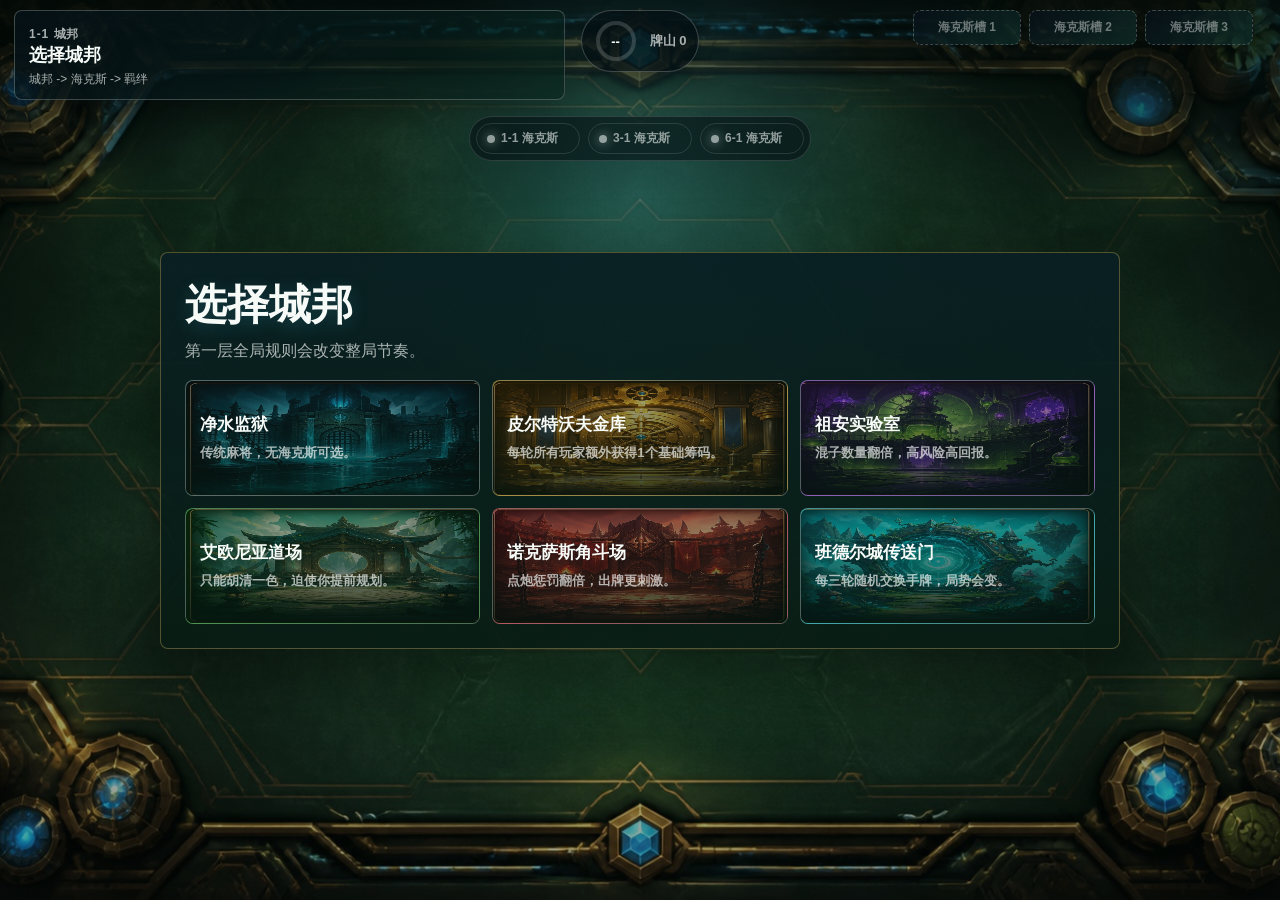
==== index.html @ b83b67f4 "Initial Hex Mahjong H5 prototype" ====
<!doctype html>
<html lang="zh-CN">
<head>
  <meta charset="utf-8">
  <meta name="viewport" content="width=device-width, initial-scale=1, viewport-fit=cover, user-scalable=no">
  <meta name="theme-color" content="#145f3d">
  <title>海克斯麻将 H5</title>
  <link rel="stylesheet" href="./styles.css">
</head>
<body>
  <main id="app" class="app">
    <canvas id="gameCanvas" aria-label="海克斯麻将牌桌"></canvas>

    <section id="overlay" class="overlay">
      <div class="panel">
        <h1 id="overlayTitle">选择城邦</h1>
        <p id="overlayHint">每局先确定全局规则，再选择你的海克斯强化。</p>
        <div id="overlayGrid" class="option-grid"></div>
        <button
          id="overlayConfirm"
          class="primary-button hidden"
          type="button"
          onclick="this.setAttribute('data-start-request', String(Date.now()))"
          onpointerup="this.setAttribute('data-start-request', String(Date.now()))"
          ontouchend="this.setAttribute('data-start-request', String(Date.now()))"
        >开始游戏</button>
      </div>
    </section>

    <section id="resultOverlay" class="result-overlay" hidden>
      <div class="result-burst" aria-hidden="true"></div>
      <div id="resultParticles" class="result-particles" aria-hidden="true"></div>
      <div class="result-card">
        <span id="resultEyebrow" class="result-eyebrow">终局</span>
        <h2 id="resultTitle">胜利</h2>
        <strong id="resultPattern" class="result-pattern">牌型</strong>
        <div id="resultScore" class="result-score">+0</div>
        <div id="resultBinds" class="result-binds"></div>
        <div id="resultTiles" class="result-tiles"></div>
        <div class="result-actions">
          <button id="resultRestart" type="button">再来一局</button>
          <button id="resultClose" type="button">查看牌桌</button>
        </div>
      </div>
    </section>

    <section class="hud">
      <div class="status">
        <span id="stageText" class="stage">1-1 城邦</span>
        <strong id="statusText">选择城邦</strong>
        <span id="subStatusText">城邦 -> 海克斯 -> 羁绊</span>
      </div>
      <div class="round-panel">
        <div class="timer-ring">
          <svg viewBox="0 0 44 44" aria-hidden="true">
            <circle class="timer-bg" cx="22" cy="22" r="18"></circle>
            <circle id="timerFill" class="timer-fill" cx="22" cy="22" r="18"></circle>
          </svg>
          <strong id="timerText">--</strong>
        </div>
        <span id="deckText">牌山 --</span>
      </div>
      <div id="skillBadges" class="badges"></div>
      <div id="augmentTrack" class="augment-track" aria-label="海克斯阶段"></div>
    </section>

    <div id="actionPrompt" class="action-prompt" hidden></div>

    <nav class="actions" aria-label="游戏操作">
      <button type="button" data-action="win"><strong>胡牌</strong><span></span></button>
      <button type="button" data-action="pass"><strong>过牌</strong><span></span></button>
      <button type="button" data-action="vitality"><strong>活力</strong><span></span></button>
      <button type="button" data-action="cookie"><strong>拆牌</strong><span></span></button>
      <button type="button" data-action="restart"><strong>重开</strong><span></span></button>
    </nav>
  </main>

  <script src="./game.js"></script>
</body>
</html>
---- styles.css ----
:root {
  color-scheme: dark;
  font-family: -apple-system, BlinkMacSystemFont, "Segoe UI", "PingFang SC", "Microsoft YaHei", sans-serif;
  --felt: #145f3d;
  --felt-dark: #0f432e;
  --ink: #f7fbf8;
  --muted: rgba(247, 251, 248, 0.68);
  --line: rgba(255, 255, 255, 0.22);
  --panel: rgba(11, 35, 27, 0.94);
  --gold: #d6b45a;
  --cyan: #51d6ff;
}

* {
  box-sizing: border-box;
  -webkit-tap-highlight-color: transparent;
}

html,
body {
  width: 100%;
  height: 100%;
  margin: 0;
  overflow: hidden;
  background: #061711;
  color: var(--ink);
}

button {
  border: 1px solid var(--line);
  border-radius: 8px;
  color: var(--ink);
  font: inherit;
  font-weight: 800;
  cursor: pointer;
  touch-action: manipulation;
}

.app {
  position: fixed;
  inset: 0;
  overflow: hidden;
  background: radial-gradient(circle at center, #18734a 0%, var(--felt) 52%, var(--felt-dark) 100%);
}

#gameCanvas {
  position: absolute;
  inset: 0;
  width: 100%;
  height: 100%;
  display: block;
}

.hud {
  position: absolute;
  left: max(14px, env(safe-area-inset-left));
  right: max(14px, env(safe-area-inset-right));
  top: max(10px, env(safe-area-inset-top));
  display: grid;
  grid-template-columns: minmax(210px, 1fr) auto minmax(260px, 1fr);
  gap: 16px;
  align-items: flex-start;
  pointer-events: none;
}

.status {
  min-width: 220px;
  padding: 11px 14px;
  border: 1px solid var(--line);
  border-radius: 8px;
  background: linear-gradient(135deg, rgba(5, 18, 25, 0.78), rgba(7, 35, 26, 0.58));
  box-shadow: 0 10px 30px rgba(0, 0, 0, 0.18);
}

.stage {
  color: var(--gold);
  font-size: 12px;
  font-weight: 900;
  letter-spacing: 0.08em;
}

.status strong,
.status span {
  display: block;
  white-space: nowrap;
}

.status strong {
  font-size: 18px;
}

.status span {
  margin-top: 4px;
  color: var(--muted);
  font-size: 12px;
}

.badges {
  display: flex;
  flex-wrap: nowrap;
  justify-content: flex-end;
  gap: 8px;
  max-width: min(42vw, 620px);
}

.augment-track {
  grid-column: 1 / -1;
  justify-self: center;
  display: flex;
  gap: 8px;
  padding: 6px;
  border: 1px solid rgba(255, 255, 255, 0.14);
  border-radius: 999px;
  background: rgba(4, 15, 18, 0.56);
  backdrop-filter: blur(10px);
}

.track-node {
  display: flex;
  align-items: center;
  gap: 6px;
  min-width: 104px;
  padding: 6px 10px;
  border: 1px solid rgba(255, 255, 255, 0.12);
  border-radius: 999px;
  color: rgba(247, 251, 248, 0.58);
  font-size: 12px;
  font-weight: 900;
  white-space: nowrap;
}

.track-node::before {
  content: "";
  width: 8px;
  height: 8px;
  border-radius: 50%;
  background: currentColor;
  box-shadow: 0 0 12px currentColor;
}

.track-node.done {
  color: #d6b45a;
  background: rgba(214, 180, 90, 0.12);
}

.track-node.active {
  color: #51d6ff;
  border-color: rgba(81, 214, 255, 0.48);
  background: rgba(81, 214, 255, 0.12);
}

.badge {
  min-width: 108px;
  padding: 8px 10px;
  border: 1px solid var(--line);
  border-radius: 8px;
  background: linear-gradient(145deg, rgba(7, 16, 24, 0.86), rgba(17, 54, 48, 0.62));
  font-size: 12px;
  font-weight: 800;
  white-space: nowrap;
  text-align: center;
}

.badge.empty {
  color: rgba(247, 251, 248, 0.42);
  border-style: dashed;
}

.round-panel {
  display: flex;
  align-items: center;
  gap: 12px;
  padding: 8px 12px;
  border: 1px solid var(--line);
  border-radius: 999px;
  background: rgba(4, 15, 18, 0.72);
  box-shadow: 0 12px 32px rgba(0, 0, 0, 0.24);
}

.timer-ring {
  position: relative;
  width: 44px;
  height: 44px;
}

.timer-ring svg {
  width: 44px;
  height: 44px;
  transform: rotate(-90deg);
}

.timer-bg,
.timer-fill {
  fill: none;
  stroke-width: 4;
}

.timer-bg {
  stroke: rgba(255, 255, 255, 0.16);
}

.timer-fill {
  stroke: var(--cyan);
  stroke-linecap: round;
  stroke-dasharray: 113;
  stroke-dashoffset: 113;
  transition: stroke-dashoffset 0.18s linear, stroke 0.18s linear;
}

.timer-ring strong {
  position: absolute;
  inset: 0;
  display: grid;
  place-items: center;
  font-size: 13px;
}

#deckText {
  color: var(--muted);
  font-size: 13px;
  font-weight: 800;
  white-space: nowrap;
}

.action-prompt {
  position: absolute;
  left: 50%;
  bottom: calc(max(14px, env(safe-area-inset-bottom)) + 156px);
  width: min(720px, calc(100% - 28px));
  transform: translateX(-50%);
  padding: 10px 14px;
  border: 1px solid rgba(214, 180, 90, 0.42);
  border-radius: 8px;
  background: linear-gradient(135deg, rgba(30, 21, 8, 0.86), rgba(9, 31, 35, 0.78));
  box-shadow: 0 14px 36px rgba(0, 0, 0, 0.28), inset 0 0 18px rgba(214, 180, 90, 0.08);
  color: #fff4c6;
  font-size: 14px;
  font-weight: 800;
  text-align: center;
  backdrop-filter: blur(12px);
}

.action-prompt[hidden] {
  display: none;
}

.actions {
  position: absolute;
  left: 50%;
  bottom: max(14px, env(safe-area-inset-bottom));
  display: flex;
  gap: 10px;
  transform: translateX(-50%);
  padding: 8px;
  border: 1px solid var(--line);
  border-radius: 10px;
  background: rgba(4, 20, 14, 0.62);
  backdrop-filter: blur(12px);
}

.actions[hidden],
.actions button[hidden] {
  display: none;
}

.actions button {
  position: relative;
  min-width: 82px;
  min-height: 48px;
  padding: 7px 14px 6px;
  background: #3c5d66;
  box-shadow: 0 8px 18px rgba(0, 0, 0, 0.18);
}

.actions button strong,
.actions button span {
  display: block;
  line-height: 1.1;
  pointer-events: none;
}

.actions button strong {
  font-size: 15px;
}

.actions button span {
  max-width: 170px;
  margin-top: 4px;
  overflow: hidden;
  color: rgba(255, 255, 255, 0.76);
  font-size: 11px;
  font-weight: 700;
  text-overflow: ellipsis;
  white-space: nowrap;
}

.actions button[data-action="win"] {
  min-width: 112px;
  border-color: rgba(255, 244, 198, 0.72);
  background: linear-gradient(135deg, #f3c64e, #b85a25);
  box-shadow: 0 0 0 3px rgba(243, 198, 78, 0.18), 0 0 26px rgba(243, 198, 78, 0.42);
  animation: readyPulse 1.15s ease-in-out infinite;
}

.actions button[data-action="win"]::before {
  content: "!";
  position: absolute;
  top: -9px;
  right: -7px;
  width: 22px;
  height: 22px;
  border-radius: 50%;
  display: grid;
  place-items: center;
  background: #ff3f5f;
  color: #fff;
  font-size: 14px;
  font-weight: 900;
  box-shadow: 0 0 16px rgba(255, 63, 95, 0.6);
}

.actions button[data-action="vitality"] { background: linear-gradient(135deg, #e65f3a, #a93431); }
.actions button[data-action="cookie"] { background: linear-gradient(135deg, #d9367a, #8a35c9); }
.actions button[data-action="restart"] { background: #33424b; }

@keyframes readyPulse {
  0%, 100% {
    transform: translateY(0) scale(1);
  }
  50% {
    transform: translateY(-2px) scale(1.035);
  }
}

.overlay {
  position: absolute;
  inset: 0;
  display: grid;
  place-items: center;
  padding: max(18px, env(safe-area-inset-top)) max(18px, env(safe-area-inset-right)) max(18px, env(safe-area-inset-bottom)) max(18px, env(safe-area-inset-left));
  background:
    radial-gradient(circle at 50% 22%, rgba(81, 214, 255, 0.18), transparent 28%),
    linear-gradient(180deg, rgba(2, 12, 8, 0.68), rgba(2, 12, 8, 0.34)),
    url("./assets/title-bg.jpg") center / cover no-repeat;
}

.overlay.hidden,
.hidden,
.primary-button.hidden {
  display: none;
}

.panel {
  width: min(960px, 100%);
  max-height: 92vh;
  overflow: auto;
  padding: 24px;
  border: 1px solid rgba(214, 180, 90, 0.36);
  border-radius: 8px;
  background: linear-gradient(180deg, rgba(9, 31, 35, 0.94), rgba(8, 28, 20, 0.92));
  box-shadow: 0 24px 70px rgba(0, 0, 0, 0.45);
}

.panel h1 {
  margin: 0;
  font-size: clamp(26px, 4vw, 42px);
  letter-spacing: 0;
  text-shadow: 0 4px 18px rgba(81, 214, 255, 0.18);
}

.panel p {
  margin: 8px 0 18px;
  color: var(--muted);
}

.option-grid {
  display: grid;
  grid-template-columns: repeat(3, minmax(0, 1fr));
  gap: 12px;
}

.option-grid.augment-grid {
  grid-template-columns: repeat(3, minmax(0, 1fr));
  gap: 16px;
}

.option {
  position: relative;
  overflow: hidden;
  min-height: 116px;
  padding: 14px;
  border: 1px solid var(--line);
  border-radius: 8px;
  background: rgba(255, 255, 255, 0.08);
  text-align: left;
}

.option.augment-option {
  min-height: 220px;
  padding: 18px;
  border-color: rgba(214, 180, 90, 0.34);
  background:
    radial-gradient(circle at 50% 0%, rgba(81, 214, 255, 0.18), transparent 45%),
    linear-gradient(145deg, rgba(19, 35, 60, 0.92), rgba(12, 60, 48, 0.75));
}

.option.augment-option strong {
  margin-top: 64px;
  color: #fff4c6;
  font-size: 20px;
}

.option.augment-option span {
  font-size: 14px;
}

.option.augment-option .option-icon {
  position: absolute;
  z-index: 1;
  top: 18px;
  left: 18px;
  width: 52px;
  height: 52px;
  border: 1px solid rgba(255, 255, 255, 0.28);
  border-radius: 8px;
  display: grid;
  place-items: center;
  background: rgba(0, 0, 0, 0.22);
  color: #fff7cc;
  font-size: 26px;
  font-weight: 900;
}

.option.augment-option .tier {
  position: absolute;
  z-index: 1;
  top: 20px;
  right: 18px;
  color: var(--gold);
  font-size: 12px;
  font-weight: 900;
  letter-spacing: 0.1em;
}

.option::before {
  content: "";
  position: absolute;
  inset: 0;
  background-image: var(--art-image, none);
  background-position: var(--art-position, center);
  background-size: var(--art-size, cover);
  opacity: var(--art-opacity, 0);
  transform: scale(1.02);
}

.option::after {
  content: "";
  position: absolute;
  inset: 0;
  background: linear-gradient(180deg, rgba(4, 20, 14, 0.18), rgba(4, 20, 14, 0.74));
}

.option.selected {
  border-color: #f5d36d;
  box-shadow: inset 0 0 0 2px rgba(245, 211, 109, 0.45);
}

.option strong {
  position: relative;
  z-index: 1;
  display: block;
  margin-bottom: 8px;
  font-size: 17px;
}

.option span {
  position: relative;
  z-index: 1;
  display: block;
  color: var(--muted);
  font-size: 13px;
  font-weight: 600;
  line-height: 1.45;
}

.primary-button {
  display: block;
  width: min(280px, 100%);
  height: 48px;
  margin: 18px auto 0;
  background: #1d8a58;
}

.result-overlay {
  position: absolute;
  z-index: 8;
  inset: 0;
  display: grid;
  place-items: center;
  padding: max(18px, env(safe-area-inset-top)) max(18px, env(safe-area-inset-right)) max(18px, env(safe-area-inset-bottom)) max(18px, env(safe-area-inset-left));
  background:
    radial-gradient(circle at 50% 42%, rgba(243, 198, 78, 0.24), transparent 28%),
    linear-gradient(180deg, rgba(2, 7, 10, 0.28), rgba(2, 7, 10, 0.78));
  backdrop-filter: blur(5px);
}

.result-overlay[hidden] {
  display: none;
}

.result-card {
  position: relative;
  width: min(560px, 100%);
  overflow: hidden;
  padding: 30px 24px 22px;
  border: 1px solid rgba(255, 244, 198, 0.58);
  border-radius: 8px;
  background:
    linear-gradient(180deg, rgba(18, 27, 30, 0.96), rgba(10, 28, 23, 0.94)),
    radial-gradient(circle at 50% 0%, rgba(243, 198, 78, 0.22), transparent 55%);
  box-shadow: 0 28px 90px rgba(0, 0, 0, 0.55), 0 0 60px rgba(243, 198, 78, 0.18);
  text-align: center;
  animation: resultPop 0.48s cubic-bezier(0.2, 0.9, 0.2, 1.1) both;
}

.result-card::before {
  content: "";
  position: absolute;
  inset: -50%;
  background: conic-gradient(from 0deg, transparent, rgba(255, 244, 198, 0.18), transparent 22%);
  animation: resultSweep 3.8s linear infinite;
}

.result-card > * {
  position: relative;
  z-index: 1;
}

.result-eyebrow {
  display: inline-block;
  padding: 5px 12px;
  border: 1px solid rgba(243, 198, 78, 0.38);
  border-radius: 999px;
  color: #fff4c6;
  font-size: 12px;
  font-weight: 900;
}

.result-card h2 {
  margin: 10px 0 0;
  color: #fff4c6;
  font-size: clamp(42px, 8vw, 76px);
  line-height: 0.95;
  text-shadow: 0 0 20px rgba(243, 198, 78, 0.5);
}

.result-pattern {
  display: block;
  margin-top: 12px;
  font-size: 22px;
  color: #fff;
}

.result-score {
  margin: 10px auto;
  color: #51d6ff;
  font-size: 34px;
  font-weight: 900;
  text-shadow: 0 0 18px rgba(81, 214, 255, 0.38);
}

.result-binds {
  min-height: 28px;
  margin: 8px 0 14px;
}

.result-binds span {
  display: inline-block;
  margin: 4px;
  padding: 5px 10px;
  border: 1px solid rgba(81, 214, 255, 0.34);
  border-radius: 999px;
  background: rgba(81, 214, 255, 0.12);
  color: #dff8ff;
  font-size: 12px;
  font-weight: 900;
}

.result-tiles {
  display: flex;
  flex-wrap: wrap;
  justify-content: center;
  gap: 5px;
  margin: 12px auto 18px;
}

.result-tile {
  width: 34px;
  height: 48px;
  border: 1px solid rgba(0, 0, 0, 0.45);
  border-radius: 6px;
  display: grid;
  place-items: center;
  background: #f9fbf7;
  color: #252a2f;
  font-size: 15px;
  font-weight: 900;
  box-shadow: 0 6px 14px rgba(0, 0, 0, 0.22);
  animation: tileRise 0.45s ease both;
}

.result-actions {
  display: flex;
  justify-content: center;
  gap: 10px;
}

.result-actions button {
  min-width: 112px;
  height: 44px;
  padding: 0 14px;
  background: #33424b;
}

.result-actions button:first-child {
  background: linear-gradient(135deg, #f3c64e, #b85a25);
}

.result-burst {
  position: absolute;
  width: min(70vw, 640px);
  aspect-ratio: 1;
  border-radius: 50%;
  background: repeating-conic-gradient(from 0deg, rgba(243, 198, 78, 0.22) 0deg 6deg, transparent 6deg 16deg);
  filter: blur(0.2px);
  animation: burstSpin 6s linear infinite, burstIn 0.7s ease-out both;
}

.result-particles {
  position: absolute;
  inset: 0;
  pointer-events: none;
  overflow: hidden;
}

.result-particle {
  position: absolute;
  left: 50%;
  top: 50%;
  width: 8px;
  height: 18px;
  border-radius: 2px;
  background: var(--particle-color, #f3c64e);
  transform: translate(-50%, -50%) rotate(var(--angle));
  animation: particleFly var(--duration) ease-out both;
}

.result-overlay.defeat .result-card {
  border-color: rgba(81, 214, 255, 0.36);
  box-shadow: 0 28px 90px rgba(0, 0, 0, 0.55), 0 0 44px rgba(81, 214, 255, 0.12);
}

.result-overlay.defeat .result-card h2 {
  color: #dff8ff;
  text-shadow: 0 0 18px rgba(81, 214, 255, 0.38);
}

@keyframes resultPop {
  from {
    opacity: 0;
    transform: translateY(18px) scale(0.88);
  }
  to {
    opacity: 1;
    transform: translateY(0) scale(1);
  }
}

@keyframes resultSweep {
  to {
    transform: rotate(360deg);
  }
}

@keyframes tileRise {
  from {
    opacity: 0;
    transform: translateY(14px);
  }
  to {
    opacity: 1;
    transform: translateY(0);
  }
}

@keyframes burstSpin {
  to {
    transform: rotate(360deg);
  }
}

@keyframes burstIn {
  from {
    opacity: 0;
    transform: scale(0.3);
  }
  to {
    opacity: 0.9;
    transform: scale(1);
  }
}

@keyframes particleFly {
  from {
    opacity: 1;
    transform: translate(-50%, -50%) rotate(var(--angle)) translateY(0) scale(1);
  }
  to {
    opacity: 0;
    transform: translate(-50%, -50%) rotate(var(--angle)) translateY(var(--distance)) scale(0.4);
  }
}

@media (max-width: 720px) {
  .hud {
    grid-template-columns: 1fr auto;
  }

  .badges {
    grid-column: 1 / -1;
    justify-content: flex-start;
    max-width: 100%;
    overflow: hidden;
  }

  .augment-track {
    width: 100%;
    justify-content: space-between;
    overflow: hidden;
  }

  .track-node {
    min-width: 0;
    flex: 1;
    justify-content: center;
    padding-inline: 6px;
  }

  .badge {
    min-width: 0;
    flex: 1;
    padding-inline: 6px;
  }

  .option-grid {
    grid-template-columns: 1fr;
  }

  .option-grid.augment-grid {
    grid-template-columns: 1fr;
  }

  .option.augment-option {
    min-height: 142px;
  }

  .option.augment-option strong {
    margin-top: 0;
    margin-left: 68px;
  }

  .option.augment-option span {
    margin-left: 68px;
  }

  .panel {
    padding: 18px;
  }

  .actions {
    width: calc(100% - 18px);
    justify-content: center;
    gap: 6px;
    overflow-x: auto;
  }

  .actions button {
    min-width: 0;
    flex: 1;
    padding-inline: 6px;
  }

  .actions button span {
    max-width: 100%;
    font-size: 10px;
  }

  .hud {
    gap: 8px;
  }

  .result-card {
    padding: 24px 16px 18px;
  }

  .result-tile {
    width: 30px;
    height: 43px;
    font-size: 13px;
  }
}
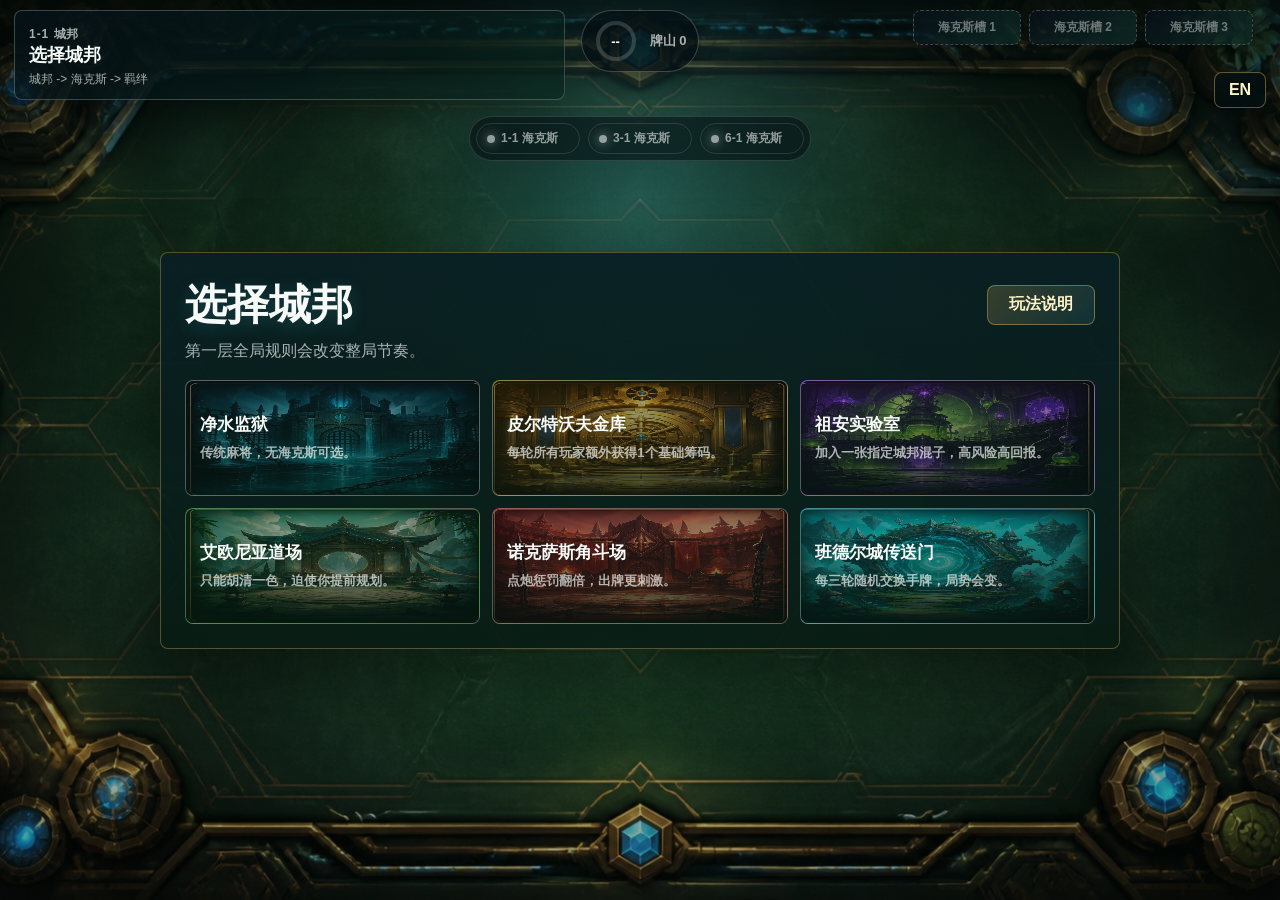
==== commit 205acc2a: "更新：HexMahjongH5游戏逻辑、界面、样式及文档更新" ====
--- a/index.html
+++ b/index.html
@@ -5,15 +5,19 @@
   <meta name="viewport" content="width=device-width, initial-scale=1, viewport-fit=cover, user-scalable=no">
   <meta name="theme-color" content="#145f3d">
   <title>海克斯麻将 H5</title>
-  <link rel="stylesheet" href="./styles.css">
+  <link rel="stylesheet" href="./styles.css?v=20260602-joker-rules">
 </head>
 <body>
   <main id="app" class="app">
     <canvas id="gameCanvas" aria-label="海克斯麻将牌桌"></canvas>
+    <button id="languageToggle" class="language-toggle" type="button">EN</button>
 
     <section id="overlay" class="overlay">
       <div class="panel">
-        <h1 id="overlayTitle">选择城邦</h1>
+        <div class="panel-heading">
+          <h1 id="overlayTitle">选择城邦</h1>
+          <button id="manualOpen" class="manual-open" type="button">玩法说明</button>
+        </div>
         <p id="overlayHint">每局先确定全局规则，再选择你的海克斯强化。</p>
         <div id="overlayGrid" class="option-grid"></div>
         <button
@@ -24,6 +28,79 @@
           onpointerup="this.setAttribute('data-start-request', String(Date.now()))"
           ontouchend="this.setAttribute('data-start-request', String(Date.now()))"
         >开始游戏</button>
+      </div>
+    </section>
+
+    <section id="manualOverlay" class="manual-overlay" hidden>
+      <div class="manual-card">
+        <div class="manual-header">
+          <div>
+            <span class="manual-eyebrow">海克斯麻将 H5</span>
+            <h2>玩法说明</h2>
+          </div>
+          <button id="manualClose" class="manual-close" type="button" aria-label="关闭玩法说明">×</button>
+        </div>
+
+        <div class="manual-content">
+          <section>
+            <h3>一局怎么玩</h3>
+            <p>先选城邦，再选海克斯。开局后你和 3 名 AI 轮流摸牌、出牌，满足牌型时点击胡牌。第 1、3、6 轮会获得海克斯强化，最多持有 3 个。</p>
+          </section>
+
+          <section>
+            <h3>牌与操作</h3>
+            <ul>
+              <li>牌组包含筒、条、万三种花色，每种 1 到 9，每张 4 份。</li>
+              <li>混子可以补缺失点数、对子或刻子，会显示具体底牌。</li>
+              <li>点击手牌选中，再点同一张即可打出；倒计时结束会自动出牌。</li>
+              <li>底部只显示当前可用操作：胡牌、过牌、活力、拆牌、重开。</li>
+            </ul>
+          </section>
+
+          <section>
+            <h3>城邦规则</h3>
+            <ul>
+              <li>净水监狱：传统规则，无海克斯，适合先熟悉摸打。</li>
+              <li>皮尔特沃夫金库：每轮筹码主题，当前保留为强化入口。</li>
+              <li>祖安实验室：加入城邦额外混子，成型更快但 AI 也更危险。</li>
+              <li>艾欧尼亚道场：只能胡清一色，需要提前规划花色。</li>
+              <li>诺克萨斯角斗场：点炮惩罚主题，当前保留为后续结算扩展。</li>
+              <li>班德尔城传送门：每 3 轮随机和一名 AI 交换一张手牌。</li>
+            </ul>
+          </section>
+
+          <section>
+            <h3>海克斯强化</h3>
+            <ul>
+              <li>饼干海克斯：主动，每 3 轮一次，将 3 以上的筒/条拆成两张 1 和一张余数牌。</li>
+              <li>混子成双：被动，额外加入一张指定混子牌。</li>
+              <li>千丝增幅器、铜墙铁饼、万法归宗：经济型海克斯，立即获得对应花色 3 张牌。</li>
+              <li>活力再生：主动，弃两张孤牌换摸两张，冷却 2 轮。</li>
+              <li>全能吸血：反应型路线展示，后续会扩展拿牌效果。</li>
+            </ul>
+          </section>
+
+          <section>
+            <h3>胡牌公式</h3>
+            <ul>
+              <li>AAA=三张一样，ABC=同花色连续三张，XX=对子，J=混子。</li>
+              <li>标准理解：4 组牌 + 1 对，例如 AAA + BBB + ABC + ABC + XX。</li>
+              <li>七对子：XX + XX + XX + XX + XX + XX + XX。</li>
+              <li>四刻成型：AAA + BBB + CCC + DDD，AA + J 可补刻。</li>
+              <li>偏门成势：同一花色牌 + J >= 10。</li>
+            </ul>
+          </section>
+
+          <section>
+            <h3>对局提示</h3>
+            <ul>
+              <li>右上角海克斯徽章可以点击查看详情。</li>
+              <li>可拆、将弃、新摸牌会在手牌上高亮。</li>
+              <li>底部胶囊提示会展示当前可胡、可拆或活力换牌结果。</li>
+              <li>结算会展示最终牌型、分数、触发羁绊和最终手牌。</li>
+            </ul>
+          </section>
+        </div>
       </div>
     </section>
 
@@ -41,6 +118,16 @@
           <button id="resultRestart" type="button">再来一局</button>
           <button id="resultClose" type="button">查看牌桌</button>
         </div>
+      </div>
+    </section>
+
+    <section id="skillDetailOverlay" class="skill-detail-overlay" hidden>
+      <div class="skill-detail-card">
+        <span id="skillDetailTier" class="skill-detail-tier">海克斯</span>
+        <button id="skillDetailClose" class="skill-detail-close" type="button" aria-label="关闭海克斯详情">×</button>
+        <div id="skillDetailIcon" class="skill-detail-icon">拆</div>
+        <h2 id="skillDetailName">海克斯强化</h2>
+        <p id="skillDetailDesc">强化详情</p>
       </div>
     </section>
 
@@ -75,6 +162,6 @@
     </nav>
   </main>
 
-  <script src="./game.js"></script>
+  <script src="./game.js?v=20260602-joker-rules"></script>
 </body>
 </html>
--- a/styles.css
+++ b/styles.css
@@ -51,6 +51,21 @@
   display: block;
 }
 
+.language-toggle {
+  position: absolute;
+  z-index: 7;
+  right: max(14px, env(safe-area-inset-right));
+  top: calc(max(10px, env(safe-area-inset-top)) + 62px);
+  min-width: 52px;
+  height: 36px;
+  padding: 0 12px;
+  border-color: rgba(214, 180, 90, 0.44);
+  background: rgba(4, 15, 18, 0.76);
+  color: #fff4c6;
+  box-shadow: 0 10px 24px rgba(0, 0, 0, 0.22);
+  backdrop-filter: blur(10px);
+}
+
 .hud {
   position: absolute;
   left: max(14px, env(safe-area-inset-left));
@@ -101,6 +116,7 @@
   justify-content: flex-end;
   gap: 8px;
   max-width: min(42vw, 620px);
+  pointer-events: auto;
 }
 
 .augment-track {
@@ -161,9 +177,22 @@
   text-align: center;
 }
 
+button.badge {
+  cursor: pointer;
+}
+
+button.badge:active {
+  transform: translateY(1px);
+}
+
 .badge.empty {
   color: rgba(247, 251, 248, 0.42);
   border-style: dashed;
+}
+
+.city-badge {
+  border-color: rgba(214, 180, 90, 0.38);
+  color: #fff4c6;
 }
 
 .round-panel {
@@ -225,19 +254,23 @@
 .action-prompt {
   position: absolute;
   left: 50%;
-  bottom: calc(max(14px, env(safe-area-inset-bottom)) + 156px);
-  width: min(720px, calc(100% - 28px));
+  bottom: calc(max(14px, env(safe-area-inset-bottom)) + 74px);
+  z-index: 3;
+  width: max-content;
+  max-width: min(620px, calc(100% - 28px));
   transform: translateX(-50%);
-  padding: 10px 14px;
+  padding: 7px 14px;
   border: 1px solid rgba(214, 180, 90, 0.42);
   border-radius: 8px;
-  background: linear-gradient(135deg, rgba(30, 21, 8, 0.86), rgba(9, 31, 35, 0.78));
-  box-shadow: 0 14px 36px rgba(0, 0, 0, 0.28), inset 0 0 18px rgba(214, 180, 90, 0.08);
+  background: linear-gradient(135deg, rgba(30, 21, 8, 0.78), rgba(9, 31, 35, 0.72));
+  box-shadow: 0 10px 24px rgba(0, 0, 0, 0.24), inset 0 0 14px rgba(214, 180, 90, 0.08);
   color: #fff4c6;
-  font-size: 14px;
+  font-size: 13px;
   font-weight: 800;
   text-align: center;
   backdrop-filter: blur(12px);
+  pointer-events: none;
+  white-space: nowrap;
 }
 
 .action-prompt[hidden] {
@@ -361,11 +394,28 @@
   box-shadow: 0 24px 70px rgba(0, 0, 0, 0.45);
 }
 
+.panel-heading {
+  display: flex;
+  align-items: center;
+  justify-content: space-between;
+  gap: 14px;
+}
+
 .panel h1 {
   margin: 0;
   font-size: clamp(26px, 4vw, 42px);
   letter-spacing: 0;
   text-shadow: 0 4px 18px rgba(81, 214, 255, 0.18);
+}
+
+.manual-open {
+  min-width: 108px;
+  height: 40px;
+  padding: 0 14px;
+  border-color: rgba(214, 180, 90, 0.46);
+  background: linear-gradient(135deg, rgba(214, 180, 90, 0.22), rgba(81, 214, 255, 0.1));
+  color: #fff4c6;
+  white-space: nowrap;
 }
 
 .panel p {
@@ -506,6 +556,177 @@
 
 .result-overlay[hidden] {
   display: none;
+}
+
+.manual-overlay {
+  position: absolute;
+  z-index: 10;
+  inset: 0;
+  display: grid;
+  place-items: center;
+  padding: max(18px, env(safe-area-inset-top)) max(18px, env(safe-area-inset-right)) max(18px, env(safe-area-inset-bottom)) max(18px, env(safe-area-inset-left));
+  background: rgba(2, 10, 8, 0.58);
+  backdrop-filter: blur(6px);
+}
+
+.manual-overlay[hidden] {
+  display: none;
+}
+
+.manual-card {
+  width: min(920px, 100%);
+  max-height: min(86vh, 780px);
+  overflow: hidden;
+  border: 1px solid rgba(214, 180, 90, 0.46);
+  border-radius: 8px;
+  background: linear-gradient(180deg, rgba(9, 31, 35, 0.98), rgba(8, 20, 28, 0.96));
+  box-shadow: 0 28px 90px rgba(0, 0, 0, 0.58), inset 0 0 22px rgba(81, 214, 255, 0.06);
+}
+
+.manual-header {
+  display: flex;
+  align-items: flex-start;
+  justify-content: space-between;
+  gap: 16px;
+  padding: 22px 22px 14px;
+  border-bottom: 1px solid rgba(255, 255, 255, 0.12);
+}
+
+.manual-eyebrow {
+  color: var(--gold);
+  font-size: 12px;
+  font-weight: 900;
+  letter-spacing: 0.08em;
+}
+
+.manual-card h2 {
+  margin: 4px 0 0;
+  font-size: clamp(28px, 4vw, 42px);
+  line-height: 1.05;
+}
+
+.manual-close {
+  width: 38px;
+  height: 38px;
+  padding: 0;
+  border-color: rgba(255, 255, 255, 0.18);
+  background: rgba(255, 255, 255, 0.08);
+  font-size: 26px;
+  line-height: 1;
+}
+
+.manual-content {
+  display: grid;
+  grid-template-columns: repeat(2, minmax(0, 1fr));
+  gap: 12px;
+  max-height: calc(min(86vh, 780px) - 100px);
+  overflow: auto;
+  padding: 18px 22px 22px;
+}
+
+.manual-content section {
+  padding: 14px;
+  border: 1px solid rgba(255, 255, 255, 0.13);
+  border-radius: 8px;
+  background: rgba(255, 255, 255, 0.06);
+}
+
+.manual-content h3 {
+  margin: 0 0 8px;
+  color: #fff4c6;
+  font-size: 17px;
+}
+
+.manual-content p,
+.manual-content ul {
+  margin: 0;
+  color: rgba(247, 251, 248, 0.76);
+  font-size: 13px;
+  font-weight: 650;
+  line-height: 1.55;
+}
+
+.manual-content ul {
+  padding-left: 18px;
+}
+
+.manual-content li + li {
+  margin-top: 5px;
+}
+
+.skill-detail-overlay {
+  position: absolute;
+  z-index: 9;
+  inset: 0;
+  display: grid;
+  place-items: start end;
+  padding: max(76px, env(safe-area-inset-top)) max(16px, env(safe-area-inset-right)) max(16px, env(safe-area-inset-bottom)) max(16px, env(safe-area-inset-left));
+  background: rgba(2, 10, 8, 0.28);
+  backdrop-filter: blur(2px);
+}
+
+.skill-detail-overlay[hidden] {
+  display: none;
+}
+
+.skill-detail-card {
+  position: relative;
+  width: min(360px, calc(100vw - 32px));
+  padding: 18px 18px 16px;
+  border: 1px solid rgba(214, 180, 90, 0.42);
+  border-radius: 8px;
+  background: linear-gradient(160deg, rgba(9, 31, 35, 0.96), rgba(9, 20, 28, 0.94));
+  box-shadow: 0 22px 60px rgba(0, 0, 0, 0.46), inset 0 0 20px rgba(81, 214, 255, 0.07);
+}
+
+.skill-detail-tier {
+  color: var(--gold);
+  font-size: 12px;
+  font-weight: 900;
+  letter-spacing: 0.08em;
+}
+
+.skill-detail-close {
+  position: absolute;
+  top: 12px;
+  right: 12px;
+  width: 34px;
+  height: 34px;
+  padding: 0;
+  border-color: rgba(255, 255, 255, 0.18);
+  background: rgba(255, 255, 255, 0.08);
+  font-size: 24px;
+  line-height: 1;
+}
+
+.skill-detail-icon {
+  width: 54px;
+  height: 54px;
+  margin-top: 14px;
+  border: 1px solid rgba(255, 255, 255, 0.26);
+  border-radius: 8px;
+  display: grid;
+  place-items: center;
+  background: rgba(0, 0, 0, 0.2);
+  color: #fff4c6;
+  font-size: 27px;
+  font-weight: 900;
+}
+
+.skill-detail-card h2 {
+  margin: 12px 42px 8px 0;
+  color: #fff;
+  font-size: 24px;
+  line-height: 1.15;
+}
+
+.skill-detail-card p {
+  margin: 0;
+  color: rgba(247, 251, 248, 0.76);
+  font-size: 14px;
+  font-weight: 700;
+  line-height: 1.55;
+  white-space: pre-line;
 }
 
 .result-card {
@@ -752,6 +973,12 @@
     padding-inline: 6px;
   }
 
+  .skill-detail-overlay {
+    place-items: end center;
+    padding-top: max(16px, env(safe-area-inset-top));
+    padding-bottom: calc(max(88px, env(safe-area-inset-bottom)) + 8px);
+  }
+
   .option-grid {
     grid-template-columns: 1fr;
   }
@@ -775,6 +1002,30 @@
 
   .panel {
     padding: 18px;
+  }
+
+  .panel-heading {
+    align-items: flex-start;
+    flex-direction: column;
+    gap: 10px;
+  }
+
+  .manual-open {
+    width: 100%;
+  }
+
+  .manual-card {
+    max-height: 88vh;
+  }
+
+  .manual-header {
+    padding: 18px 16px 12px;
+  }
+
+  .manual-content {
+    grid-template-columns: 1fr;
+    max-height: calc(88vh - 92px);
+    padding: 14px 16px 18px;
   }
 
   .actions {
@@ -799,6 +1050,12 @@
     gap: 8px;
   }
 
+  .language-toggle {
+    top: auto;
+    right: max(10px, env(safe-area-inset-right));
+    bottom: calc(max(14px, env(safe-area-inset-bottom)) + 82px);
+  }
+
   .result-card {
     padding: 24px 16px 18px;
   }
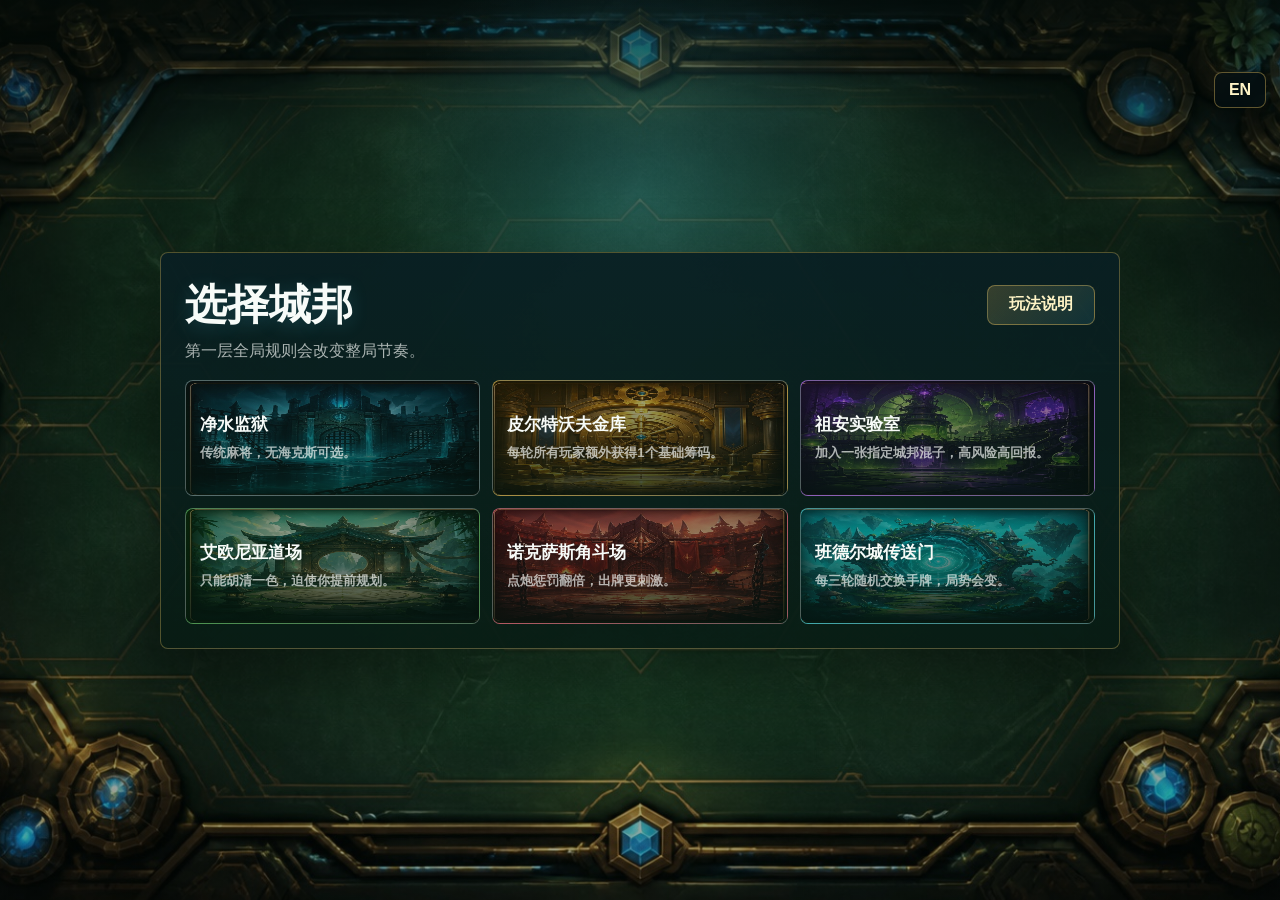
==== commit b53e7a3e: "Add mobile landscape mode and WeChat article assets" ====
--- a/index.html
+++ b/index.html
@@ -5,11 +5,12 @@
   <meta name="viewport" content="width=device-width, initial-scale=1, viewport-fit=cover, user-scalable=no">
   <meta name="theme-color" content="#145f3d">
   <title>海克斯麻将 H5</title>
-  <link rel="stylesheet" href="./styles.css?v=20260602-joker-rules">
+  <link rel="stylesheet" href="./styles.css?v=20260608-mobile-landscape">
 </head>
 <body>
   <main id="app" class="app">
     <canvas id="gameCanvas" aria-label="海克斯麻将牌桌"></canvas>
+    <div id="orientationHint" class="orientation-hint" hidden>手机横屏视图</div>
     <button id="languageToggle" class="language-toggle" type="button">EN</button>
 
     <section id="overlay" class="overlay">
@@ -162,6 +163,6 @@
     </nav>
   </main>
 
-  <script src="./game.js?v=20260602-joker-rules"></script>
+  <script src="./game.js?v=20260608-mobile-landscape"></script>
 </body>
 </html>
--- a/styles.css
+++ b/styles.css
@@ -41,6 +41,27 @@
   inset: 0;
   overflow: hidden;
   background: radial-gradient(circle at center, #18734a 0%, var(--felt) 52%, var(--felt-dark) 100%);
+}
+
+.orientation-hint {
+  position: absolute;
+  z-index: 11;
+  left: 50%;
+  top: max(8px, env(safe-area-inset-top));
+  transform: translateX(-50%);
+  padding: 5px 10px;
+  border: 1px solid rgba(214, 180, 90, 0.42);
+  border-radius: 999px;
+  background: rgba(4, 15, 18, 0.66);
+  color: #fff4c6;
+  font-size: 11px;
+  font-weight: 900;
+  pointer-events: none;
+  backdrop-filter: blur(10px);
+}
+
+.orientation-hint[hidden] {
+  display: none;
 }
 
 #gameCanvas {
@@ -367,6 +388,7 @@
 
 .overlay {
   position: absolute;
+  z-index: 4;
   inset: 0;
   display: grid;
   place-items: center;
@@ -1066,3 +1088,94 @@
     font-size: 13px;
   }
 }
+
+body.force-landscape {
+  width: 100vw;
+  height: 100vh;
+  overflow: hidden;
+}
+
+body.force-landscape .app {
+  width: 100vh;
+  height: 100vw;
+  transform: rotate(90deg) translateY(-100%);
+  transform-origin: top left;
+}
+
+body.force-landscape .hud {
+  grid-template-columns: minmax(210px, 1fr) auto minmax(260px, 1fr);
+  gap: 12px;
+}
+
+body.force-landscape .badges {
+  grid-column: auto;
+  justify-content: flex-end;
+  max-width: min(42vw, 620px);
+  overflow: visible;
+}
+
+body.force-landscape .badge {
+  min-width: 108px;
+  flex: 0 0 auto;
+}
+
+body.force-landscape .augment-track {
+  width: auto;
+  justify-content: center;
+  overflow: visible;
+}
+
+body.force-landscape .track-node {
+  min-width: 104px;
+  flex: 0 0 auto;
+  justify-content: flex-start;
+}
+
+body.force-landscape .option-grid,
+body.force-landscape .option-grid.augment-grid {
+  grid-template-columns: repeat(3, minmax(0, 1fr));
+}
+
+body.force-landscape .panel {
+  padding: 20px;
+}
+
+body.force-landscape .panel-heading {
+  flex-direction: row;
+  align-items: center;
+}
+
+body.force-landscape .manual-open {
+  width: auto;
+}
+
+body.force-landscape .manual-card {
+  max-height: 86vh;
+}
+
+body.force-landscape .manual-content {
+  grid-template-columns: repeat(2, minmax(0, 1fr));
+  max-height: calc(86vh - 100px);
+}
+
+body.force-landscape .actions {
+  width: auto;
+  gap: 8px;
+  overflow: visible;
+}
+
+body.force-landscape .actions button {
+  min-width: 82px;
+  flex: 0 0 auto;
+}
+
+body.force-landscape .language-toggle {
+  top: calc(max(10px, env(safe-area-inset-top)) + 62px);
+  right: max(14px, env(safe-area-inset-right));
+  bottom: auto;
+}
+
+body.force-landscape .skill-detail-overlay {
+  place-items: start end;
+  padding: max(76px, env(safe-area-inset-top)) max(16px, env(safe-area-inset-right)) max(16px, env(safe-area-inset-bottom)) max(16px, env(safe-area-inset-left));
+}
